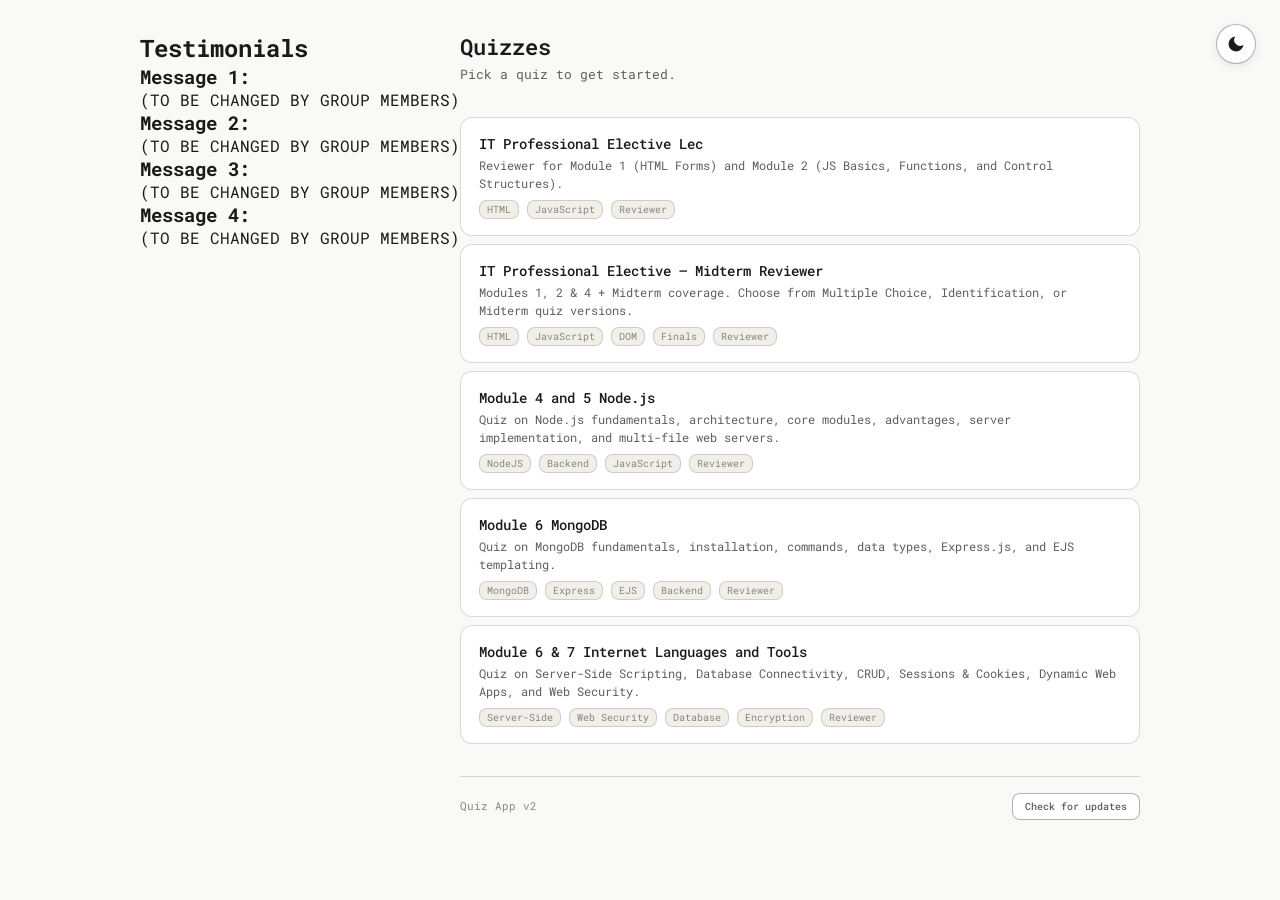
==== index.html @ a66e854b "alen bading" ====
<!DOCTYPE html>
<html lang="en">

<head>
    <meta charset="UTF-8">
    <meta name="viewport" content="width=device-width, initial-scale=1.0">
    <title>Quizzes</title>
    <meta name="description" content="Browse and take quizzes on various topics.">
    <link rel="stylesheet" href="global.css">
    <script src="theme.js"></script>
</head>

<body>
    <div class="testimonials" id="testimonial">
        <h2><i class="fa-solid fa-envelope"></i>Testimonials</h2>

        <div class="testimonial-grid">
            <div class="testimonal-card">
                <h3>Message 1: </h3>
                <p>(TO BE CHANGED BY GROUP MEMBERS)</p>
            </div>

            <div class="testimonal-card">
                <h3>Message 2: </h3>
                <p>(TO BE CHANGED BY GROUP MEMBERS)</p>
            </div>

            <div class="testimonal-card">
                <h3>Message 3: </h3>
                <p>(TO BE CHANGED BY GROUP MEMBERS)</p>
            </div>

            <div class="testimonal-card">
                <h3>Message 4: </h3>
                <p>(TO BE CHANGED BY GROUP MEMBERS)</p>
            </div>
        </div>
    </div>
























    <div class="root">
        <div id="app">
            <div class="idx-loading">Loading quizzes…</div>
        </div>
        <footer class="idx-footer">
            <span>Quiz App v2</span>
            <button id="update-btn" class="footer-update-btn">Check for updates</button>
        </footer>
    </div>
    <script>
        const app = document.getElementById('app');

        function escapeHtml(s) {
            if (typeof s !== 'string') return String(s ?? '');
            return s.replace(/&/g, '&amp;').replace(/</g, '&lt;')
                    .replace(/>/g, '&gt;').replace(/"/g, '&quot;');
        }

        async function init() {
            try {
                const res = await fetch('quizzes/index.json', { cache: 'no-store' });
                if (!res.ok) throw new Error(`HTTP ${res.status}`);
                const data = await res.json();
                renderIndex(data.quizzes || []);
            } catch (err) {
                app.innerHTML = `
                    <div class="idx-header">
                        <div class="idx-title">Quizzes</div>
                        <div class="idx-sub">Browse and take quizzes.</div>
                    </div>
                    <div class="idx-error">
                        Failed to load quiz index. Browsers might block local file access (file://) for security.<br>
                    </div>`;
            }
        }

        function renderIndex(quizzes) {
            if (quizzes.length === 0) {
                app.innerHTML = `
                    <div class="idx-header">
                        <div class="idx-title">Quizzes</div>
                        <div class="idx-sub">Browse and take quizzes.</div>
                    </div>
                    <div class="idx-empty">No quizzes found. Add one to <code>quizzes/</code> and update <code>quizzes/index.json</code>.</div>`;
                return;
            }

            const cards = quizzes.map(q => {
                const tags = (q.tags || []).map(t => `<span class="idx-tag">${escapeHtml(t)}</span>`).join('');
                return `<a class="idx-card" href="quiz.html#quiz=${encodeURIComponent(q.id)}">
                    <div class="idx-card-title">${escapeHtml(q.title)}</div>
                    <div class="idx-card-desc">${escapeHtml(q.description || '')}</div>
                    ${tags ? `<div class="idx-card-meta">${tags}</div>` : ''}
                </a>`;
            }).join('');

            app.innerHTML = `
                <div class="idx-header">
                    <div class="idx-title">Quizzes</div>
                    <div class="idx-sub">Pick a quiz to get started.</div>
                </div>
                <div class="idx-grid">${cards}</div>`;
        }

        init();

        // Service Worker registration & updates
        if ('serviceWorker' in navigator) {
            navigator.serviceWorker.register('./sw.js').then(reg => {
                const btn = document.getElementById('update-btn');
                if (!btn) return;

                function showUpdateBtn() {
                    btn.classList.add('update-available');
                    btn.textContent = 'Update available! Click to reload';
                    btn.disabled = false;
                }

                // If there's already a waiting worker, show the update button immediately
                if (reg.waiting) {
                    showUpdateBtn();
                }

                // Monitor for updates
                reg.addEventListener('updatefound', () => {
                    const newWorker = reg.installing;
                    newWorker.addEventListener('statechange', () => {
                        if (newWorker.state === 'installed') {
                            if (navigator.serviceWorker.controller) {
                                showUpdateBtn();
                            }
                        }
                    });
                });

                btn.addEventListener('click', () => {
                    if (btn.classList.contains('update-available')) {
                        window.location.reload();
                        return;
                    }

                    btn.disabled = true;
                    btn.textContent = 'Checking...';
                    
                    let updateFound = false;
                    const checkTimeout = setTimeout(() => {
                        if (!updateFound) {
                            btn.textContent = 'Up to date!';
                            setTimeout(() => {
                                btn.disabled = false;
                                btn.textContent = 'Check for updates';
                            }, 2000);
                        }
                    }, 1500);

                    reg.update().catch(() => {
                        btn.disabled = false;
                        btn.textContent = 'Error checking updates';
                    });
                });
            }).catch(() => {});
        }
    </script>
</body>

</html>
---- global.css ----
/* ==========================================================================
   GLOBAL.CSS — Shared design system for quiz-app
   ========================================================================== */

@import url('https://fonts.googleapis.com/css2?family=Roboto+Mono:ital,wght@0,100..700;1,100..700&display=swap');

/* ── Reset ── */
* {
    box-sizing: border-box;
    margin: 0;
    padding: 0
}

/* ── Design tokens ── */
:root {
    --color-bg-body: #f9f9f7;
    --color-background-primary: #ffffff;
    --color-background-secondary: #f1efe8;
    --color-background-success: #eaf3de;
    --color-background-danger: #fcebeb;
    --color-background-info: #e6f1fb;
    --color-background-warning: #faeeda;
    --color-text-primary: #1a1a19;
    --color-text-secondary: #5f5e5a;
    --color-text-tertiary: #888780;
    --color-text-success: #3b6d11;
    --color-text-danger: #a32d2d;
    --color-text-info: #185fa5;
    --color-text-warning: #854f0b;
    --color-border-tertiary: rgba(0, 0, 0, 0.15);
    --color-border-secondary: rgba(0, 0, 0, 0.3);
    --color-border-primary: rgba(0, 0, 0, 0.4);
    --color-border-success: #639922;
    --color-border-danger: #e24b4a;
    --color-border-info: #378add;
    --color-border-warning: #ba7517;
    --border-radius-md: 8px;
    --border-radius-lg: 12px;
}

@media (prefers-color-scheme: dark) {
    :root:not([data-theme="light"]) {
        --color-bg-body: #111110;
        --color-background-primary: #1e1e1c;
        --color-background-secondary: #2c2c2a;
        --color-background-success: #173404;
        --color-background-danger: #501313;
        --color-background-info: #042c53;
        --color-background-warning: #412402;
        --color-text-primary: #f1efe8;
        --color-text-secondary: #b4b2a9;
        --color-text-tertiary: #888780;
        --color-text-success: #c0dd97;
        --color-text-danger: #f09595;
        --color-text-info: #b5d4f4;
        --color-text-warning: #fac775;
        --color-border-tertiary: rgba(255, 255, 255, 0.15);
        --color-border-secondary: rgba(255, 255, 255, 0.3);
        --color-border-primary: rgba(255, 255, 255, 0.4);
        --color-border-success: #639922;
        --color-border-danger: #e24b4a;
        --color-border-info: #378add;
        --color-border-warning: #ba7517;
    }
}

:root[data-theme="dark"] {
    --color-bg-body: #111110;
    --color-background-primary: #1e1e1c;
    --color-background-secondary: #2c2c2a;
    --color-background-success: #173404;
    --color-background-danger: #501313;
    --color-background-info: #042c53;
    --color-background-warning: #412402;
    --color-text-primary: #f1efe8;
    --color-text-secondary: #b4b2a9;
    --color-text-tertiary: #888780;
    --color-text-success: #c0dd97;
    --color-text-danger: #f09595;
    --color-text-info: #b5d4f4;
    --color-text-warning: #fac775;
    --color-border-tertiary: rgba(255, 255, 255, 0.15);
    --color-border-secondary: rgba(255, 255, 255, 0.3);
    --color-border-primary: rgba(255, 255, 255, 0.4);
    --color-border-success: #639922;
    --color-border-danger: #e24b4a;
    --color-border-info: #378add;
    --color-border-warning: #ba7517;
}

/* ── Base ── */
body {
    font-family: 'Roboto Mono', ui-monospace, monospace;
    background: var(--color-bg-body);
    color: var(--color-text-primary);
    min-height: 100vh;
    display: flex;
    justify-content: center;
    padding: 2rem 1rem;
    position: relative
}

.root {
    width: 100%;
    max-width: 680px
}

/* ==========================================================================
   INDEX PAGE
   ========================================================================== */

.idx-header {
    margin-bottom: 2rem
}

.idx-title {
    font-size: 22px;
    font-weight: 600;
    color: var(--color-text-primary);
    margin-bottom: 4px
}

.idx-sub {
    font-size: 13px;
    color: var(--color-text-secondary);
    line-height: 1.5
}

.idx-grid {
    display: flex;
    flex-direction: column;
    gap: 8px
}

.idx-card {
    display: block;
    text-decoration: none;
    padding: 16px 18px;
    border: 0.5px solid var(--color-border-tertiary);
    border-radius: var(--border-radius-lg);
    background: var(--color-background-primary);
    cursor: pointer;
    transition: background 0.15s, border-color 0.15s, transform 0.1s;
}

.idx-card:hover {
    background: var(--color-background-secondary);
    border-color: var(--color-border-secondary);
    transform: translateY(-1px);
}

.idx-card-title {
    font-size: 14px;
    font-weight: 500;
    color: var(--color-text-primary);
    margin-bottom: 3px
}

.idx-card-desc {
    font-size: 12px;
    color: var(--color-text-secondary);
    line-height: 1.5;
    margin-bottom: 8px
}

.idx-card-meta {
    display: flex;
    gap: 8px;
    flex-wrap: wrap
}

.idx-tag {
    font-size: 10px;
    padding: 2px 7px;
    border-radius: var(--border-radius-md);
    background: var(--color-background-secondary);
    color: var(--color-text-tertiary);
    border: 0.5px solid var(--color-border-tertiary)
}

.idx-loading {
    text-align: center;
    padding: 3rem;
    color: var(--color-text-tertiary);
    font-size: 13px;
    animation: pulse 1.5s infinite ease-in-out;
}

@keyframes pulse {
    0%, 100% { opacity: 0.6; }
    50% { opacity: 1; }
}

.retry-load-btn {
    margin-top: 12px;
    padding: 8px 16px;
    border-radius: var(--border-radius-md);
    background: var(--color-text-primary);
    color: var(--color-background-primary);
    border: none;
    font-family: inherit;
    font-size: 13px;
    cursor: pointer;
    font-weight: 500;
    transition: opacity 0.15s;
}

.retry-load-btn:hover {
    opacity: 0.85;
}

.idx-error {
    padding: 12px;
    border-radius: var(--border-radius-md);
    background: var(--color-background-danger);
    color: var(--color-text-danger);
    border: 0.5px solid var(--color-border-danger);
    font-size: 13px
}

.idx-empty {
    text-align: center;
    padding: 3rem;
    color: var(--color-text-tertiary);
    font-size: 13px
}

.idx-footer {
    margin-top: 2rem;
    padding-top: 1rem;
    border-top: 0.5px solid var(--color-border-tertiary);
    font-size: 11px;
    color: var(--color-text-tertiary);
    line-height: 1.6;
    display: flex;
    justify-content: space-between;
    align-items: center;
    gap: 12px;
}

.idx-footer a {
    color: var(--color-text-secondary);
    text-decoration: none;
}

.idx-footer a:hover {
    text-decoration: underline;
}

.footer-update-btn {
    background: var(--color-background-primary);
    border: 0.5px solid var(--color-border-secondary);
    color: var(--color-text-secondary);
    padding: 6px 12px;
    border-radius: var(--border-radius-md);
    font-family: inherit;
    font-size: 10px;
    font-weight: 500;
    cursor: pointer;
    transition: background 0.15s, color 0.15s, border-color 0.15s;
}

.footer-update-btn:hover:not([disabled]) {
    background: var(--color-background-secondary);
    color: var(--color-text-primary);
    border-color: var(--color-border-primary);
}

.footer-update-btn:disabled {
    opacity: 0.6;
    cursor: not-allowed;
}

.footer-update-btn.update-available {
    background: var(--color-background-success);
    color: var(--color-text-success);
    border-color: var(--color-border-success);
    animation: footerPulse 2s infinite ease-in-out;
}

@keyframes footerPulse {
    0%, 100% { opacity: 1; }
    50% { opacity: 0.7; }
}

/* ==========================================================================
   QUIZ ENGINE
   ========================================================================== */

.qz {
    font-family: inherit;
    max-width: 680px;
    padding: 0.5rem 0
}

.quiz-back {
    display: inline-flex;
    align-items: center;
    gap: 4px;
    font-size: 12px;
    color: var(--color-text-secondary);
    text-decoration: none;
    margin-bottom: 1rem;
    padding: 4px 0;
    transition: color 0.15s;
}

.quiz-back:hover {
    color: var(--color-text-primary)
}

.setup-title {
    font-size: 18px;
    font-weight: 500;
    color: var(--color-text-primary);
    margin-bottom: 4px
}

.setup-sub {
    font-size: 13px;
    color: var(--color-text-secondary);
    margin-bottom: 1.25rem;
    line-height: 1.5
}

.mod-grid {
    display: grid;
    grid-template-columns: repeat(auto-fill, minmax(150px, 1fr));
    gap: 8px;
    margin-bottom: 1.25rem
}

.mod-tile {
    padding: 12px;
    border: 0.5px solid var(--color-border-secondary);
    border-radius: var(--border-radius-lg);
    cursor: pointer;
    transition: background 0.15s, border-color 0.15s;
    user-select: none;
    background: var(--color-background-primary)
}

.mod-tile.sel {
    border-color: var(--color-border-primary);
    background: var(--color-background-secondary)
}

.mod-tile:hover:not(.sel) {
    background: var(--color-background-secondary)
}

.mod-tile-name {
    font-size: 13px;
    font-weight: 500;
    color: var(--color-text-primary)
}

.mod-tile-meta {
    font-size: 11px;
    color: var(--color-text-secondary);
    margin-top: 2px
}

.version-grid {
    display: flex;
    flex-direction: column;
    gap: 6px;
    margin-bottom: 1.25rem
}

.version-tile {
    display: flex;
    align-items: center;
    gap: 12px;
    padding: 12px 14px;
    border: 0.5px solid var(--color-border-secondary);
    border-radius: var(--border-radius-lg);
    cursor: pointer;
    transition: background 0.15s, border-color 0.15s;
    user-select: none;
    background: var(--color-background-primary)
}

.version-tile.sel {
    border-color: var(--color-border-primary);
    background: var(--color-background-secondary)
}

.version-tile:hover:not(.sel) {
    background: var(--color-background-secondary)
}

.version-radio {
    width: 16px;
    height: 16px;
    min-width: 16px;
    border: 1.5px solid var(--color-text-secondary);
    border-radius: 50%;
    display: flex;
    align-items: center;
    justify-content: center;
    transition: border-color 0.15s
}

.version-tile.sel .version-radio {
    border-color: var(--color-text-primary)
}

.version-dot-fill {
    width: 8px;
    height: 8px;
    border-radius: 50%;
    background: var(--color-text-primary)
}

.version-info {
    flex: 1;
    min-width: 0
}

.version-label {
    font-size: 13px;
    font-weight: 500;
    color: var(--color-text-primary)
}

.version-count {
    font-size: 11px;
    color: var(--color-text-secondary);
    margin-top: 1px
}

.sel-row {
    display: flex;
    gap: 8px;
    margin-bottom: 1rem
}

.sel-link {
    font-size: 12px;
    color: var(--color-text-secondary);
    cursor: pointer;
    text-decoration: underline;
    background: none;
    border: none;
    padding: 0;
    font-family: inherit
}

.start-btn {
    width: 100%;
    padding: 11px;
    border-radius: var(--border-radius-md);
    background: var(--color-text-primary);
    color: var(--color-background-primary);
    font-size: 14px;
    font-weight: 500;
    cursor: pointer;
    border: none
}

.start-btn:hover {
    opacity: 0.85
}

.start-btn:disabled {
    opacity: 0.35;
    cursor: not-allowed
}

.prog-bar-track {
    height: 3px;
    background: var(--color-background-secondary);
    border-radius: 2px;
    margin-bottom: 1rem
}

.prog-bar-fill {
    height: 3px;
    width: 100%;
    border-radius: 2px;
    background: var(--color-text-primary);
    transform-origin: left;
    transition: transform 0.3s ease-out;
}

.q-header {
    display: flex;
    align-items: center;
    justify-content: space-between;
    margin-bottom: 1rem
}

.q-badge {
    font-size: 11px;
    color: var(--color-text-secondary);
    background: var(--color-background-secondary);
    padding: 3px 8px;
    border-radius: var(--border-radius-md);
    border: 0.5px solid var(--color-border-tertiary)
}

.q-score {
    font-size: 12px;
    color: var(--color-text-secondary)
}

.q-card {
    background: var(--color-background-primary);
    border: 0.5px solid var(--color-border-tertiary);
    border-radius: var(--border-radius-lg);
    padding: 1.25rem 1.5rem;
    margin-bottom: 1rem
}

.q-num {
    font-size: 11px;
    color: var(--color-text-tertiary);
    margin-bottom: 6px
}

.q-text {
    font-size: 14px;
    color: var(--color-text-primary);
    line-height: 1.65;
    white-space: pre-wrap
}

.tf-row {
    display: flex;
    gap: 8px;
    margin-top: 1rem
}

.tf-btn {
    flex: 1;
    padding: 9px;
    border: 0.5px solid var(--color-border-secondary);
    border-radius: var(--border-radius-md);
    background: transparent;
    color: var(--color-text-primary);
    font-size: 13px;
    font-weight: 500;
    cursor: pointer;
    transition: background 0.15s, border-color 0.15s;
    font-family: inherit
}

.tf-btn:hover:not([disabled]) {
    background: var(--color-background-secondary)
}

.tf-btn[disabled] {
    cursor: default
}

.tf-btn.got-it {
    background: var(--color-background-success);
    border-color: var(--color-border-success);
    color: var(--color-text-success)
}

.tf-btn.got-wrong {
    background: var(--color-background-danger);
    border-color: var(--color-border-danger);
    color: var(--color-text-danger)
}

.tf-btn.reveal-right {
    background: var(--color-background-success);
    border-color: var(--color-border-success);
    color: var(--color-text-success)
}

.mc-list {
    display: flex;
    flex-direction: column;
    gap: 6px;
    margin-top: 1rem
}

.mc-btn {
    width: 100%;
    padding: 9px 12px;
    text-align: left;
    border: 0.5px solid var(--color-border-secondary);
    border-radius: var(--border-radius-md);
    background: transparent;
    color: var(--color-text-primary);
    font-size: 13px;
    cursor: pointer;
    transition: background 0.15s, border-color 0.15s;
    font-family: inherit
}

.mc-btn:hover:not([disabled]) {
    background: var(--color-background-secondary)
}

.mc-btn[disabled] {
    cursor: default
}

.mc-btn.got-it {
    background: var(--color-background-success);
    border-color: var(--color-border-success);
    color: var(--color-text-success)
}

.mc-btn.got-wrong {
    background: var(--color-background-danger);
    border-color: var(--color-border-danger);
    color: var(--color-text-danger)
}

.mc-btn.reveal-right {
    background: var(--color-background-success);
    border-color: var(--color-border-success);
    color: var(--color-text-success)
}

.id-row {
    display: flex;
    flex-direction: column;
    gap: 8px;
    margin-top: 1rem
}

.id-btns {
    display: flex;
    gap: 8px
}

.id-input {
    width: 100%;
    padding: 9px 12px;
    border: 0.5px solid var(--color-border-secondary);
    border-radius: var(--border-radius-md);
    background: var(--color-background-primary);
    color: var(--color-text-primary);
    font-size: 16px;
    font-family: inherit
}

.id-input:focus {
    outline: none;
    border-color: var(--color-border-primary)
}

.id-input:disabled {
    opacity: 0.6
}

.id-sub {
    padding: 9px 16px;
    border: 0.5px solid var(--color-border-secondary);
    border-radius: var(--border-radius-md);
    background: transparent;
    color: var(--color-text-primary);
    font-size: 13px;
    font-weight: 500;
    cursor: pointer;
    white-space: nowrap;
    font-family: inherit
}

.id-sub:hover:not([disabled]) {
    background: var(--color-background-secondary)
}

.id-sub[disabled] {
    opacity: 0.4;
    cursor: default
}

.id-skip {
    padding: 9px 14px;
    border: 0.5px solid var(--color-border-secondary);
    border-radius: var(--border-radius-md);
    background: transparent;
    color: var(--color-text-secondary);
    font-size: 13px;
    cursor: pointer;
    white-space: nowrap;
    font-family: inherit
}

.id-skip:hover {
    background: var(--color-background-secondary)
}

.feedback {
    margin-top: 0.75rem;
    padding: 9px 12px;
    border-radius: var(--border-radius-md);
    font-size: 13px;
    line-height: 1.5
}

.feedback.ok {
    background: var(--color-background-success);
    color: var(--color-text-success);
    border: 0.5px solid var(--color-border-success)
}

.feedback.no {
    background: var(--color-background-danger);
    color: var(--color-text-danger);
    border: 0.5px solid var(--color-border-danger)
}

.feedback.skipped {
    background: var(--color-background-warning);
    color: var(--color-text-warning);
    border: 0.5px solid var(--color-border-warning)
}

.next-row {
    display: flex;
    justify-content: flex-end
}

.next-btn {
    padding: 9px 22px;
    border: none;
    border-radius: var(--border-radius-md);
    background: var(--color-text-primary);
    color: var(--color-background-primary);
    font-size: 13px;
    font-weight: 500;
    cursor: pointer;
    font-family: inherit
}

.next-btn:hover {
    opacity: 0.85
}

.res-big {
    font-size: 48px;
    font-weight: 500;
    color: var(--color-text-primary);
    line-height: 1;
    margin: 0.75rem 0 4px
}

.res-sub {
    font-size: 13px;
    color: var(--color-text-secondary);
    margin-bottom: 1.25rem
}

.stat-grid {
    display: grid;
    grid-template-columns: repeat(3, 1fr);
    gap: 8px;
    margin-bottom: 1.25rem
}

.stat-card {
    background: var(--color-background-secondary);
    border-radius: var(--border-radius-md);
    padding: 1rem
}

.stat-label {
    font-size: 11px;
    color: var(--color-text-secondary);
    margin-bottom: 4px
}

.stat-val {
    font-size: 22px;
    font-weight: 500;
    color: var(--color-text-primary)
}

.res-btns {
    display: flex;
    flex-direction: column;
    gap: 8px;
    margin-bottom: 1.5rem
}

.res-btn {
    padding: 10px;
    border-radius: var(--border-radius-md);
    font-size: 13px;
    font-weight: 500;
    cursor: pointer;
    font-family: inherit
}

.res-btn.primary {
    background: var(--color-text-primary);
    color: var(--color-background-primary);
    border: none
}

.res-btn.primary:hover {
    opacity: 0.85
}

.res-btn.secondary {
    background: transparent;
    color: var(--color-text-primary);
    border: 0.5px solid var(--color-border-secondary)
}

.res-btn.secondary:hover {
    background: var(--color-background-secondary)
}

.review-title {
    font-size: 14px;
    font-weight: 500;
    margin-bottom: 0.75rem;
    color: var(--color-text-primary)
}

.review-list {
    display: flex;
    flex-direction: column;
    gap: 6px
}

.rev-item {
    padding: 10px 12px;
    border-radius: var(--border-radius-md);
    border: 0.5px solid var(--color-border-tertiary);
    font-size: 12px;
    line-height: 1.55;
    background: var(--color-background-primary)
}

.rev-item.c {
    border-color: var(--color-border-success);
    background: var(--color-background-success);
}

.rev-item.w {
    border-color: var(--color-border-danger);
    background: var(--color-background-danger);
}

.rev-item.s {
    border-color: var(--color-border-warning);
    background: var(--color-background-warning);
}

.rev-q {
    color: var(--color-text-primary);
    margin-bottom: 3px
}

.rev-mod {
    font-size: 11px;
    color: var(--color-text-tertiary);
    margin-bottom: 3px
}

.rev-ans {
    color: var(--color-text-secondary)
}

.rev-ans strong {
    color: var(--color-text-primary);
    font-weight: 500
}

.shuffle-row {
    display: flex;
    align-items: center;
    gap: 8px;
    margin-bottom: 1rem
}

.shuffle-label {
    font-size: 12px;
    color: var(--color-text-secondary)
}

.section-label {
    font-size: 12px;
    font-weight: 500;
    color: var(--color-text-tertiary);
    text-transform: uppercase;
    letter-spacing: 0.5px;
    margin-bottom: 8px
}

/* ==========================================================================
   NEW STYLES — ENUMERATION & MATCHING QUESTIONS
   ========================================================================== */

/* ── Enumeration Styles ── */
.enum-info-bar {
    font-size: 12px;
    font-weight: bold;
    text-transform: uppercase;
    letter-spacing: 0.5px;
    padding: 10px 14px;
    border-radius: var(--border-radius-md);
    margin-top: 1rem;
    margin-bottom: 1.25rem;
    display: flex;
    align-items: center;
    width: 100%;
    font-family: inherit;
}
.enum-info-bar.ordered {
    background: rgba(186, 117, 23, 0.08);
    color: var(--color-text-warning);
    border: 0.5px solid rgba(186, 117, 23, 0.25);
}
.enum-info-bar.unordered {
    background: rgba(55, 138, 221, 0.08);
    color: var(--color-text-info);
    border: 0.5px solid rgba(55, 138, 221, 0.25);
}

.enum-list {
    display: flex;
    flex-direction: column;
    gap: 12px;
    margin-bottom: 1.5rem;
}

.enum-row {
    display: flex;
    align-items: center;
    gap: 12px;
}

.enum-num {
    font-size: 13px;
    font-weight: bold;
    color: var(--color-text-secondary);
    min-width: 24px;
    text-align: left;
    opacity: 0.8;
}

.enum-input {
    flex: 1;
    padding: 10px 14px;
    border: 0.5px solid var(--color-border-secondary);
    border-radius: var(--border-radius-md);
    background: var(--color-background-primary);
    color: var(--color-text-primary);
    font-size: 14px;
    font-family: inherit;
    transition: border-color 0.15s, box-shadow 0.15s;
}

.enum-input:focus {
    outline: none;
    border-color: var(--color-text-primary);
    box-shadow: 0 0 0 3px var(--color-border-tertiary);
}

.enum-btns {
    display: flex;
    gap: 8px;
    margin-top: 1rem;
}

.enum-sub {
    padding: 10px 20px;
    border: 0.5px solid var(--color-border-secondary);
    border-radius: var(--border-radius-md);
    background: var(--color-text-primary);
    color: var(--color-background-primary);
    font-size: 13px;
    font-weight: 500;
    cursor: pointer;
    font-family: inherit;
    border: none;
}

.enum-sub:hover {
    opacity: 0.9;
}

.enum-skip {
    padding: 10px 16px;
    border: 0.5px solid var(--color-border-secondary);
    border-radius: var(--border-radius-md);
    background: transparent;
    color: var(--color-text-secondary);
    font-size: 13px;
    cursor: pointer;
    font-family: inherit;
}

.enum-skip:hover {
    background: var(--color-background-secondary);
}

.enum-row-display {
    padding: 12px 16px;
    border-radius: var(--border-radius-md);
    border: 0.5px solid var(--color-border-tertiary);
    background: var(--color-background-primary);
    display: flex;
    flex-direction: column;
    gap: 6px;
    margin-bottom: 4px;
    transition: border 0.15s, background 0.15s;
}

.enum-row-display.got-it {
    background: var(--color-background-success);
    border-color: var(--color-border-success);
    color: var(--color-text-success);
}

.enum-row-display.got-wrong {
    background: var(--color-background-danger);
    border-color: var(--color-border-danger);
    color: var(--color-text-danger);
}

.enum-row-display.skipped-input {
    background: var(--color-background-secondary);
    border-color: var(--color-border-tertiary);
    opacity: 0.8;
}

.enum-row-header {
    display: flex;
    align-items: center;
    justify-content: space-between;
    width: 100%;
}

.enum-num-badge {
    font-size: 11px;
    font-weight: bold;
    opacity: 0.65;
    margin-right: 8px;
}

.enum-user-val {
    flex: 1;
    font-size: 13px;
}

.enum-status-badge {
    font-weight: bold;
    font-size: 14px;
    margin-left: 8px;
}

.enum-correction {
    font-size: 12px;
    margin-top: 4px;
    opacity: 0.9;
    border-top: 0.5px solid rgba(0, 0, 0, 0.08);
    padding-top: 6px;
}
@media (prefers-color-scheme: dark) {
    .enum-correction {
        border-top-color: rgba(255, 255, 255, 0.08);
    }
}

.enum-missing-card {
    background: rgba(186, 117, 23, 0.08);
    border: 0.5px solid var(--color-border-warning);
    color: var(--color-text-warning);
    border-radius: var(--border-radius-md);
    padding: 12px 16px;
    margin-top: 16px;
    font-size: 13px;
}

.enum-missing-title {
    font-weight: bold;
    margin-bottom: 8px;
}

.enum-missing-list {
    display: flex;
    flex-wrap: wrap;
    gap: 6px;
}

.enum-missing-item {
    font-weight: bold;
    background: rgba(186, 117, 23, 0.08);
    border: 0.5px solid rgba(186, 117, 23, 0.2);
    padding: 4px 10px;
    border-radius: 4px;
}

/* ── Matching Styles ── */
.match-instructions {
    font-size: 12px;
    color: var(--color-text-secondary);
    margin-bottom: 16px;
    line-height: 1.6;
}

.match-board {
    display: flex;
    gap: 20px;
    margin-bottom: 1.5rem;
}

@media (max-width: 580px) {
    .match-board {
        flex-direction: column;
        gap: 24px;
    }
}

.match-col-left,
.match-col-right {
    flex: 1;
    display: flex;
    flex-direction: column;
    gap: 10px;
}

.match-col-title {
    font-size: 11px;
    font-weight: bold;
    text-transform: uppercase;
    color: var(--color-text-tertiary);
    letter-spacing: 0.5px;
    margin-bottom: 6px;
    border-bottom: 0.5px solid var(--color-border-tertiary);
    padding-bottom: 6px;
}

.match-left-item {
    padding: 14px 16px;
    border: 0.5px solid var(--color-border-secondary);
    border-radius: var(--border-radius-md);
    background: var(--color-background-primary);
    cursor: pointer;
    transition: background 0.15s, border-color 0.15s, box-shadow 0.15s, transform 0.1s;
    display: flex;
    flex-direction: column;
    gap: 8px;
    user-select: none;
}

.match-left-item:hover {
    background: var(--color-background-secondary);
    transform: translateY(-1px);
}

.match-left-item.active {
    border-color: var(--color-border-info);
    box-shadow: 0 0 0 3px var(--color-border-info);
    background: var(--color-background-info);
}

.match-left-item.matched {
    background: var(--color-background-primary);
    border-color: var(--color-border-tertiary);
}

.match-left-prompt {
    font-size: 13px;
    font-weight: bold;
    color: var(--color-text-primary);
}

.match-left-slot {
    font-size: 12px;
    min-height: 36px;
    display: flex;
    align-items: center;
    border-radius: 4px;
    border: 0.5px dashed var(--color-border-tertiary);
    padding: 6px 12px;
    background: rgba(0, 0, 0, 0.01);
}
@media (prefers-color-scheme: dark) {
    .match-left-slot {
        background: rgba(255, 255, 255, 0.01);
    }
}

.match-slot-placeholder {
    color: var(--color-text-tertiary);
    font-style: italic;
}

.match-docked-val {
    color: var(--color-text-primary);
    font-weight: bold;
    display: inline-flex;
    align-items: center;
    justify-content: space-between;
    width: 100%;
}

.match-clear-btn {
    background: var(--color-background-secondary);
    color: var(--color-text-secondary);
    border: 0.5px solid var(--color-border-tertiary);
    border-radius: 50%;
    width: 20px;
    height: 20px;
    display: inline-flex;
    align-items: center;
    justify-content: center;
    font-size: 12px;
    font-weight: bold;
    cursor: pointer;
    margin-left: 6px;
    padding: 0;
    line-height: 1;
}

.match-clear-btn:hover {
    color: var(--color-text-danger);
    background: var(--color-background-danger);
    border-color: var(--color-border-danger);
}

.match-right-item {
    padding: 12px 16px;
    border: 0.5px solid var(--color-border-secondary);
    border-radius: var(--border-radius-md);
    background: var(--color-background-primary);
    color: var(--color-text-primary);
    font-size: 13px;
    font-weight: bold;
    cursor: pointer;
    text-align: center;
    transition: background 0.15s, border-color 0.15s, opacity 0.15s, transform 0.1s;
    font-family: inherit;
    min-height: 54px;
    display: flex;
    align-items: center;
    justify-content: center;
}

.match-right-item:hover:not([disabled]) {
    background: var(--color-background-secondary);
    transform: translateY(-1px);
}

.match-right-item.used {
    opacity: 0.3;
    background: var(--color-background-secondary);
    border-style: dashed;
    cursor: not-allowed;
    transform: none !important;
}

.match-btns {
    display: flex;
    gap: 8px;
    margin-top: 1rem;
}

.match-sub {
    padding: 10px 20px;
    border: none;
    border-radius: var(--border-radius-md);
    background: var(--color-text-primary);
    color: var(--color-background-primary);
    font-size: 13px;
    font-weight: 500;
    cursor: pointer;
    font-family: inherit;
}

.match-sub:hover:not([disabled]) {
    opacity: 0.9;
}

.match-sub:disabled {
    opacity: 0.35;
    cursor: not-allowed;
}

.match-skip {
    padding: 10px 16px;
    border: 0.5px solid var(--color-border-secondary);
    border-radius: var(--border-radius-md);
    background: transparent;
    color: var(--color-text-secondary);
    font-size: 13px;
    cursor: pointer;
    font-family: inherit;
}

.match-skip:hover {
    background: var(--color-background-secondary);
}

/* Graded match results */
.match-results-list {
    display: flex;
    flex-direction: column;
    gap: 8px;
}

.match-result-row {
    padding: 12px 16px;
    border-radius: var(--border-radius-md);
    border: 0.5px solid var(--color-border-tertiary);
    background: var(--color-background-primary);
    display: flex;
    flex-direction: column;
    gap: 6px;
    margin-bottom: 4px;
}

.match-result-row.got-it {
    background: var(--color-background-success);
    border-color: var(--color-border-success);
    color: var(--color-text-success);
}

.match-result-row.got-wrong {
    background: var(--color-background-danger);
    border-color: var(--color-border-danger);
    color: var(--color-text-danger);
}

.match-result-row.skipped-input {
    background: var(--color-background-secondary);
    border-color: var(--color-border-tertiary);
    opacity: 0.8;
}

.match-res-header {
    display: flex;
    align-items: center;
    gap: 8px;
    font-size: 13px;
    width: 100%;
}

.match-res-prompt {
    font-weight: bold;
}

.match-res-arrow {
    opacity: 0.5;
}

.match-res-val {
    flex: 1;
}

.match-res-badge {
    font-weight: bold;
    font-size: 14px;
}

.match-correct-reveal {
    font-size: 12px;
    margin-top: 4px;
    opacity: 0.9;
    border-top: 0.5px solid rgba(0, 0, 0, 0.08);
    padding-top: 6px;
}

@media (prefers-color-scheme: dark) {
    .match-correct-reveal {
        border-top-color: rgba(255, 255, 255, 0.08);
    }
}

/* ── Additional Phase 5 & 6 Helper Styles ── */
.q-no-answer-warning {
    background: var(--color-background-warning);
    color: var(--color-text-warning);
    border: 0.5px solid var(--color-border-warning);
    margin-top: 1rem;
    padding: 9px 12px;
    border-radius: var(--border-radius-md);
    font-size: 13px;
    line-height: 1.5;
}

.q-remaining-badge {
    font-size: 11px;
    font-weight: bold;
    color: var(--color-text-warning);
    background: rgba(186, 117, 23, 0.08);
    padding: 2px 6px;
    border-radius: 4px;
    border: 0.5px solid rgba(186, 117, 23, 0.2);
    margin-left: 4px;
}

/* ── Manual Dark Theme Overrides for Components ── */
:root[data-theme="dark"] .enum-correction {
    border-top-color: rgba(255, 255, 255, 0.08);
}
:root[data-theme="dark"] .match-left-slot {
    background: rgba(255, 255, 255, 0.01);
}
:root[data-theme="dark"] .match-correct-reveal {
    border-top-color: rgba(255, 255, 255, 0.08);
}

/* ── Theme Switcher Button ── */
.theme-toggle {
    position: absolute;
    top: 1.5rem;
    right: 1.5rem;
    background: var(--color-background-primary);
    border: 0.5px solid var(--color-border-secondary);
    color: var(--color-text-primary);
    border-radius: 50%;
    width: 40px;
    height: 40px;
    display: flex;
    align-items: center;
    justify-content: center;
    cursor: pointer;
    box-shadow: 0 2px 8px rgba(0, 0, 0, 0.08);
    transition: background 0.15s, transform 0.15s, border-color 0.15s;
    z-index: 1000;
    padding: 0;
}

.theme-toggle:hover {
    background: var(--color-background-secondary);
    transform: scale(1.05);
}

.theme-toggle svg {
    width: 20px;
    height: 20px;
    fill: currentColor;
}

@media (max-width: 768px) {
    .theme-toggle {
        top: 1rem;
        right: 1rem;
        width: 36px;
        height: 36px;
    }
    .theme-toggle svg {
        width: 18px;
        height: 18px;
    }
}

/* ==========================================================================
   LMS QUIZ MODE
   ========================================================================== */

/* ── Collapsible Question Navigator Panel ── */
.lms-nav-panel {
    margin-top: 1rem;
    border: 0.5px solid var(--color-border-tertiary);
    border-radius: var(--border-radius-lg);
    background: var(--color-background-primary);
    overflow: hidden;
}

.lms-nav-toggle {
    width: 100%;
    display: flex;
    align-items: center;
    justify-content: space-between;
    padding: 10px 14px;
    background: none;
    border: none;
    cursor: pointer;
    font-family: inherit;
    font-size: 12px;
    font-weight: 500;
    color: var(--color-text-secondary);
    transition: background 0.15s;
}

.lms-nav-toggle:hover {
    background: var(--color-background-secondary);
}

.lms-nav-chevron {
    font-size: 10px;
    transition: transform 0.2s;
}

.lms-nav-chevron.open {
    transform: rotate(180deg);
}

/* ── Question Navigator Grid ── */
.lms-nav {
    display: flex;
    flex-wrap: wrap;
    gap: 6px;
    padding: 0 14px;
    opacity: 0;
    visibility: hidden;
    max-height: 0;
    transition: opacity 0.2s ease, visibility 0.2s ease;
}

.lms-nav.open {
    opacity: 1;
    visibility: visible;
    max-height: none;
    padding: 0 14px 12px;
}

.lms-nav-item {
    width: 34px;
    height: 34px;
    display: flex;
    align-items: center;
    justify-content: center;
    border-radius: var(--border-radius-md);
    border: 0.5px solid var(--color-border-secondary);
    background: transparent;
    color: var(--color-text-secondary);
    font-size: 12px;
    font-weight: 500;
    cursor: pointer;
    transition: background 0.15s, border-color 0.15s, color 0.15s, transform 0.1s;
    font-family: inherit;
    padding: 0;
}

.lms-nav-item:hover {
    background: var(--color-background-secondary);
    transform: translateY(-1px);
}

.lms-nav-item.answered {
    background: var(--color-background-secondary);
    border-color: var(--color-border-primary);
    color: var(--color-text-primary);
    font-weight: 600;
}

.lms-nav-item.active {
    background: var(--color-text-primary);
    color: var(--color-background-primary);
    border-color: var(--color-text-primary);
    font-weight: 600;
}

.lms-nav-item.active.answered {
    background: var(--color-text-primary);
    color: var(--color-background-primary);
    border-color: var(--color-text-primary);
}

/* ── LMS Controls (Prev/Next + Complete) ── */
.lms-controls {
    display: flex;
    justify-content: space-between;
    align-items: center;
    gap: 8px;
}

.lms-prev-btn,
.lms-next-btn {
    padding: 9px 18px;
    border: 0.5px solid var(--color-border-secondary);
    border-radius: var(--border-radius-md);
    background: transparent;
    color: var(--color-text-primary);
    font-size: 13px;
    font-weight: 500;
    cursor: pointer;
    font-family: inherit;
    transition: background 0.15s, opacity 0.15s;
}

.lms-prev-btn:hover:not([disabled]),
.lms-next-btn:hover:not([disabled]) {
    background: var(--color-background-secondary);
}

.lms-prev-btn:disabled,
.lms-next-btn:disabled {
    opacity: 0.3;
    cursor: not-allowed;
}

.lms-complete-btn {
    padding: 9px 20px;
    border: none;
    border-radius: var(--border-radius-md);
    background: var(--color-text-primary);
    color: var(--color-background-primary);
    font-size: 13px;
    font-weight: 500;
    cursor: pointer;
    font-family: inherit;
    transition: opacity 0.15s;
}

.lms-complete-btn:hover {
    opacity: 0.85;
}

.lms-answered-count {
    font-size: 12px;
    color: var(--color-text-secondary);
    text-align: center;
    margin-bottom: 0.75rem;
}

/* ── LMS Review Screen ── */
.lms-review-header {
    font-size: 18px;
    font-weight: 500;
    color: var(--color-text-primary);
    margin-bottom: 4px;
}

.lms-review-sub {
    font-size: 13px;
    color: var(--color-text-secondary);
    margin-bottom: 1.25rem;
    line-height: 1.5;
}

.lms-review-list {
    display: flex;
    flex-direction: column;
    gap: 6px;
    margin-bottom: 1.25rem;
}

.lms-review-item {
    display: flex;
    align-items: flex-start;
    gap: 12px;
    padding: 10px 14px;
    border: 0.5px solid var(--color-border-tertiary);
    border-radius: var(--border-radius-md);
    background: var(--color-background-primary);
    font-size: 12px;
    line-height: 1.55;
    transition: background 0.15s;
}

.lms-review-item:hover {
    background: var(--color-background-secondary);
}

.lms-review-item.blank {
    border-color: var(--color-border-warning);
    background: var(--color-background-warning);
}

.lms-review-item.filled {
    border-color: var(--color-border-tertiary);
}

@media (max-width: 600px) {
    .lms-nav-item {
        width: 40px;
        height: 40px;
        font-size: 13px;
    }
}

.lms-review-num {
    font-size: 11px;
    font-weight: 600;
    color: var(--color-text-tertiary);
    min-width: 28px;
    padding-top: 1px;
}

.lms-review-body {
    flex: 1;
    min-width: 0;
}

.lms-review-q {
    color: var(--color-text-primary);
    margin-bottom: 3px;
    display: -webkit-box;
    -webkit-line-clamp: 2;
    -webkit-box-orient: vertical;
    overflow: hidden;
}

.lms-review-answer {
    color: var(--color-text-secondary);
}

.lms-review-answer strong {
    color: var(--color-text-primary);
    font-weight: 500;
}

.lms-review-answer .blank-label {
    color: var(--color-text-warning);
    font-style: italic;
}

.lms-review-goto {
    font-size: 11px;
    color: var(--color-text-secondary);
    background: none;
    border: 0.5px solid var(--color-border-tertiary);
    border-radius: var(--border-radius-md);
    padding: 5px 10px;
    cursor: pointer;
    font-family: inherit;
    white-space: nowrap;
    align-self: center;
    transition: background 0.15s, color 0.15s;
}

.lms-review-goto:hover {
    background: var(--color-background-secondary);
    color: var(--color-text-primary);
}

.lms-submit-row {
    display: flex;
    flex-direction: column;
    gap: 8px;
    margin-bottom: 1rem;
}

.lms-submit-btn {
    width: 100%;
    padding: 11px;
    border-radius: var(--border-radius-md);
    background: var(--color-text-primary);
    color: var(--color-background-primary);
    font-size: 14px;
    font-weight: 500;
    cursor: pointer;
    border: none;
    font-family: inherit;
    transition: opacity 0.15s;
}

.lms-submit-btn:hover {
    opacity: 0.85;
}

.lms-back-btn {
    width: 100%;
    padding: 10px;
    border-radius: var(--border-radius-md);
    background: transparent;
    color: var(--color-text-primary);
    border: 0.5px solid var(--color-border-secondary);
    font-size: 13px;
    font-weight: 500;
    cursor: pointer;
    font-family: inherit;
    transition: background 0.15s;
}

.lms-back-btn:hover {
    background: var(--color-background-secondary);
}

.lms-warning-bar {
    background: var(--color-background-warning);
    color: var(--color-text-warning);
    border: 0.5px solid var(--color-border-warning);
    padding: 9px 12px;
    border-radius: var(--border-radius-md);
    font-size: 12px;
    line-height: 1.5;
    margin-bottom: 1rem;
}
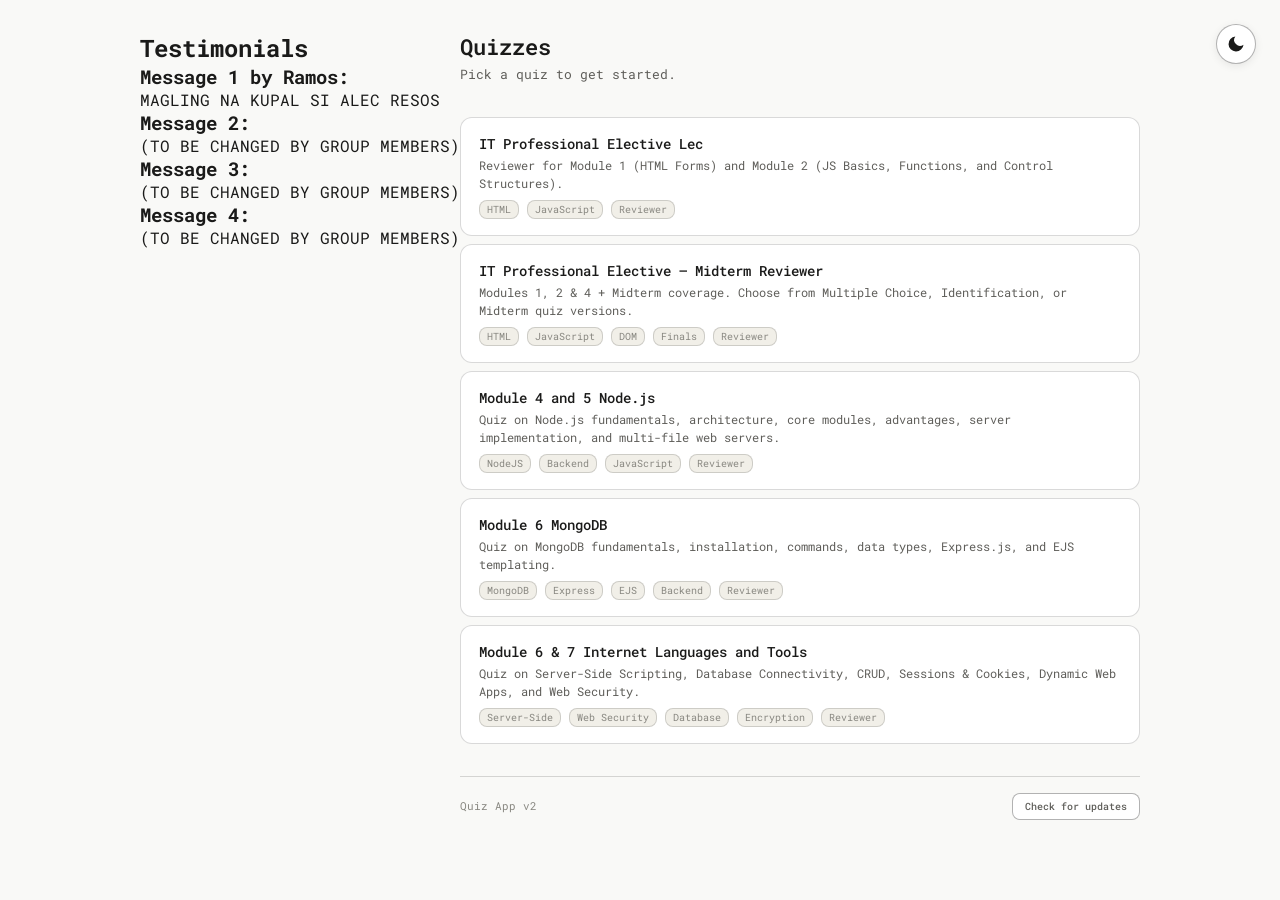
==== commit aae4456a: "Modify index and add testimonial" ====
--- a/index.html
+++ b/index.html
@@ -16,8 +16,8 @@
 
         <div class="testimonial-grid">
             <div class="testimonal-card">
-                <h3>Message 1: </h3>
-                <p>(TO BE CHANGED BY GROUP MEMBERS)</p>
+                <h3>Message 1 by Ramos: </h3>
+                <p>MAGLING NA KUPAL SI ALEC RESOS</p>
             </div>
 
             <div class="testimonal-card">
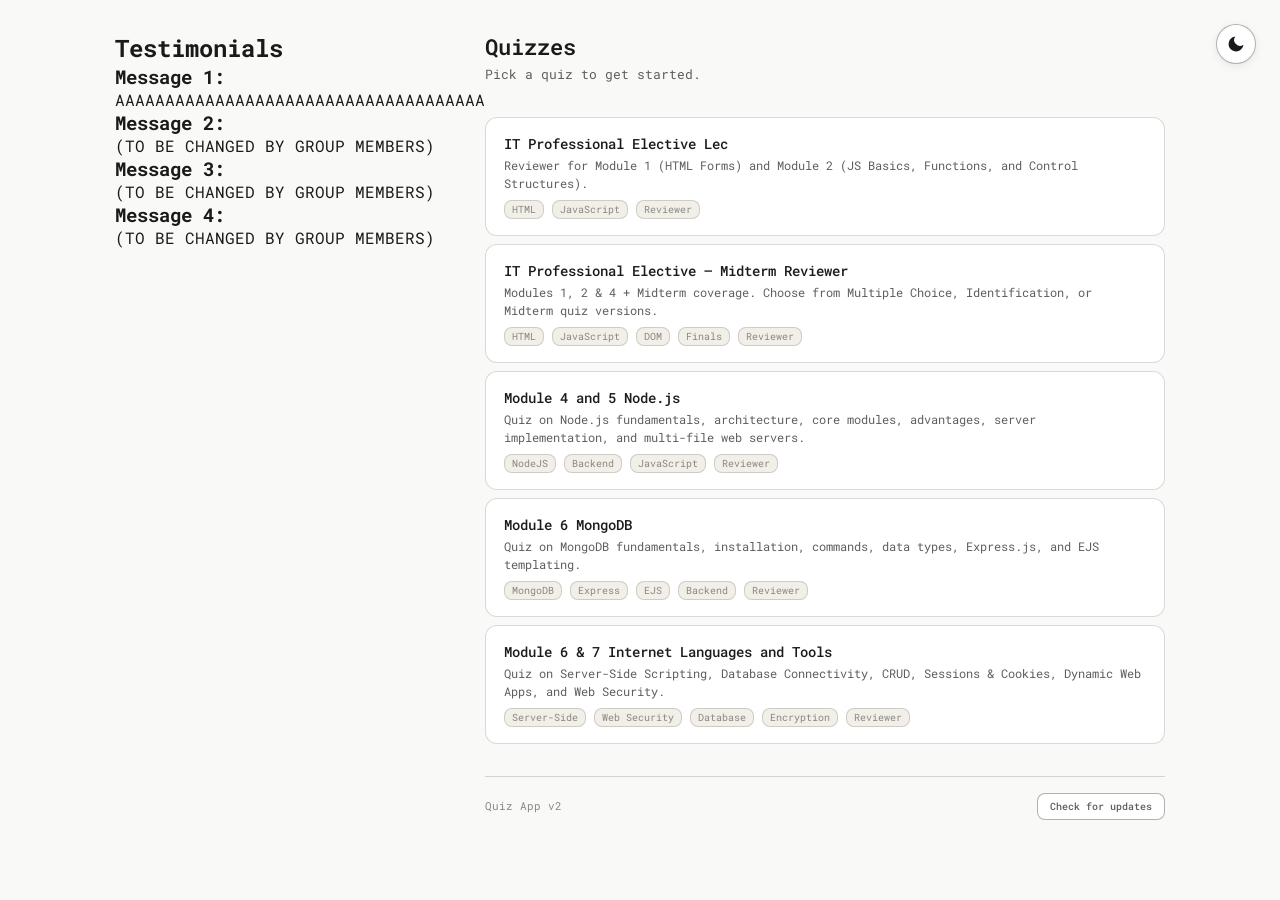
==== commit 64cd1199: "test merge" ====
--- a/index.html
+++ b/index.html
@@ -16,8 +16,8 @@
 
         <div class="testimonial-grid">
             <div class="testimonal-card">
-                <h3>Message 1 by Ramos: </h3>
-                <p>MAGLING NA KUPAL SI ALEC RESOS</p>
+                <h3>Message 1: </h3>
+                <p>AAAAAAAAAAAAAAAAAAAAAAAAAAAAAAAAAAAAA</p>
             </div>
 
             <div class="testimonal-card">
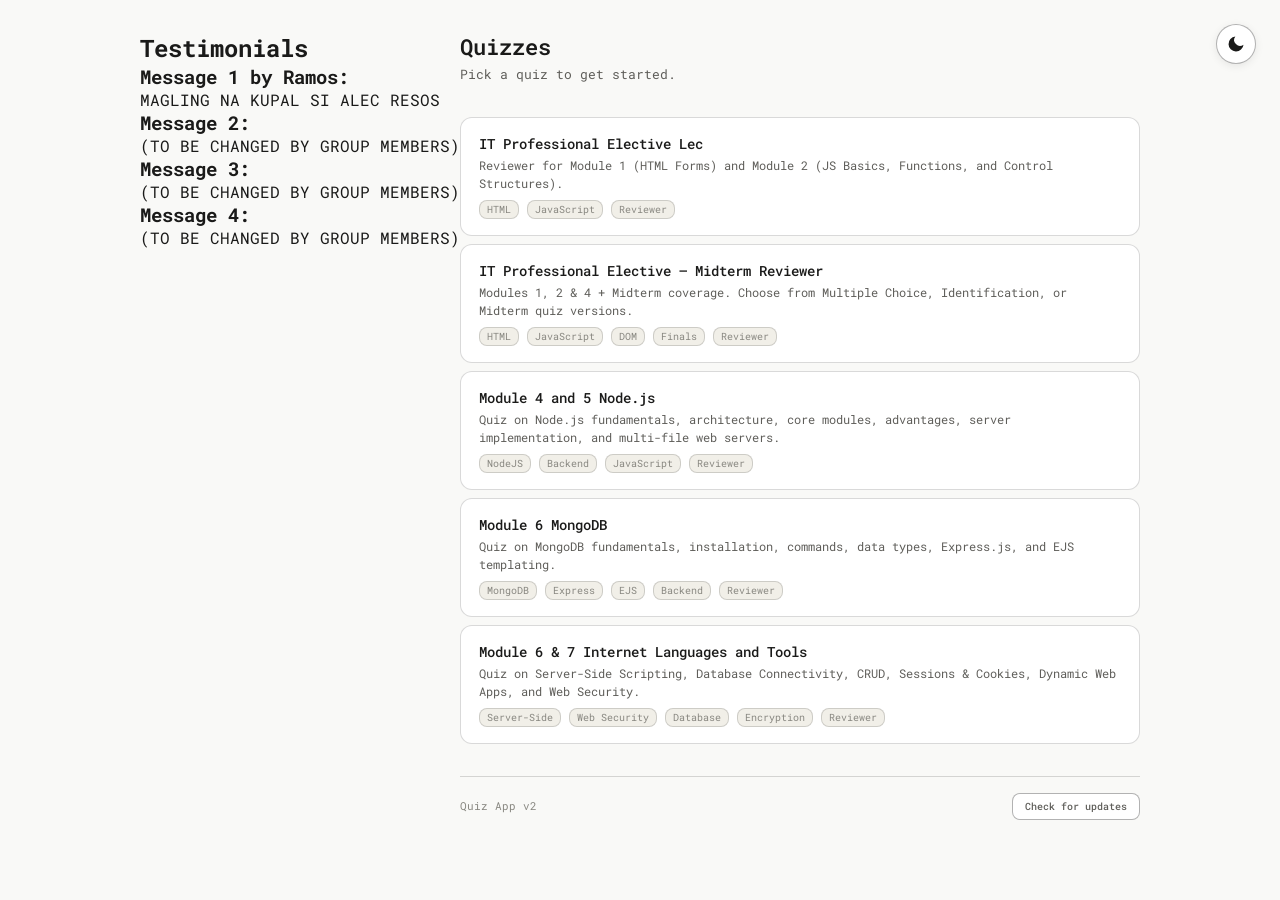
==== commit 57fe54bc: "Merge pull request #1 from theronvspr/feat-Ramos Modify index and add testimonial" ====
--- a/index.html
+++ b/index.html
@@ -16,8 +16,8 @@
 
         <div class="testimonial-grid">
             <div class="testimonal-card">
-                <h3>Message 1: </h3>
-                <p>AAAAAAAAAAAAAAAAAAAAAAAAAAAAAAAAAAAAA</p>
+                <h3>Message 1 by Ramos: </h3>
+                <p>MAGLING NA KUPAL SI ALEC RESOS</p>
             </div>
 
             <div class="testimonal-card">
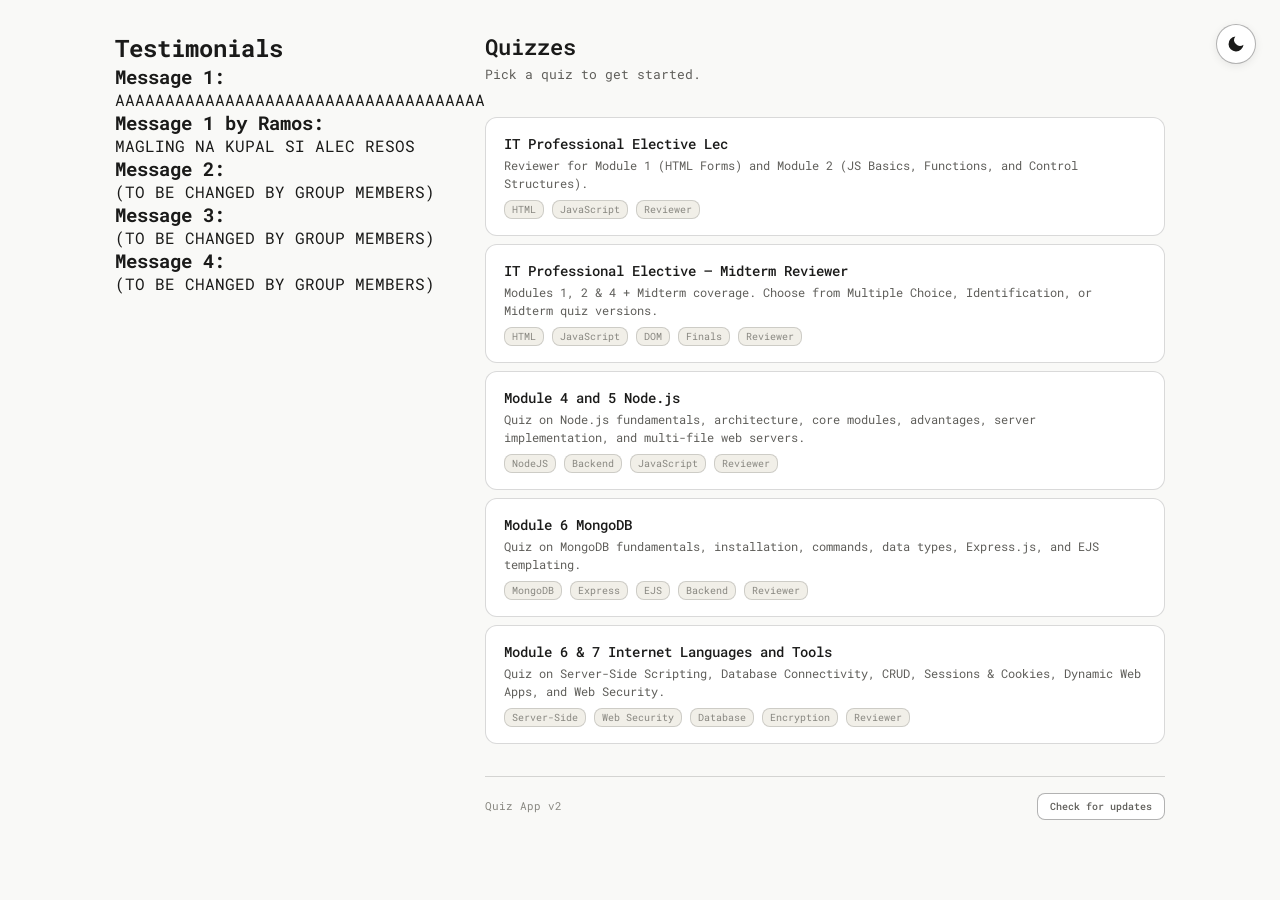
==== commit 47594776: "Merge branch 'main' into dev-len1" ====
--- a/index.html
+++ b/index.html
@@ -16,6 +16,9 @@
 
         <div class="testimonial-grid">
             <div class="testimonal-card">
+                <h3>Message 1: </h3>
+                <p>AAAAAAAAAAAAAAAAAAAAAAAAAAAAAAAAAAAAA</p>
+              
                 <h3>Message 1 by Ramos: </h3>
                 <p>MAGLING NA KUPAL SI ALEC RESOS</p>
             </div>
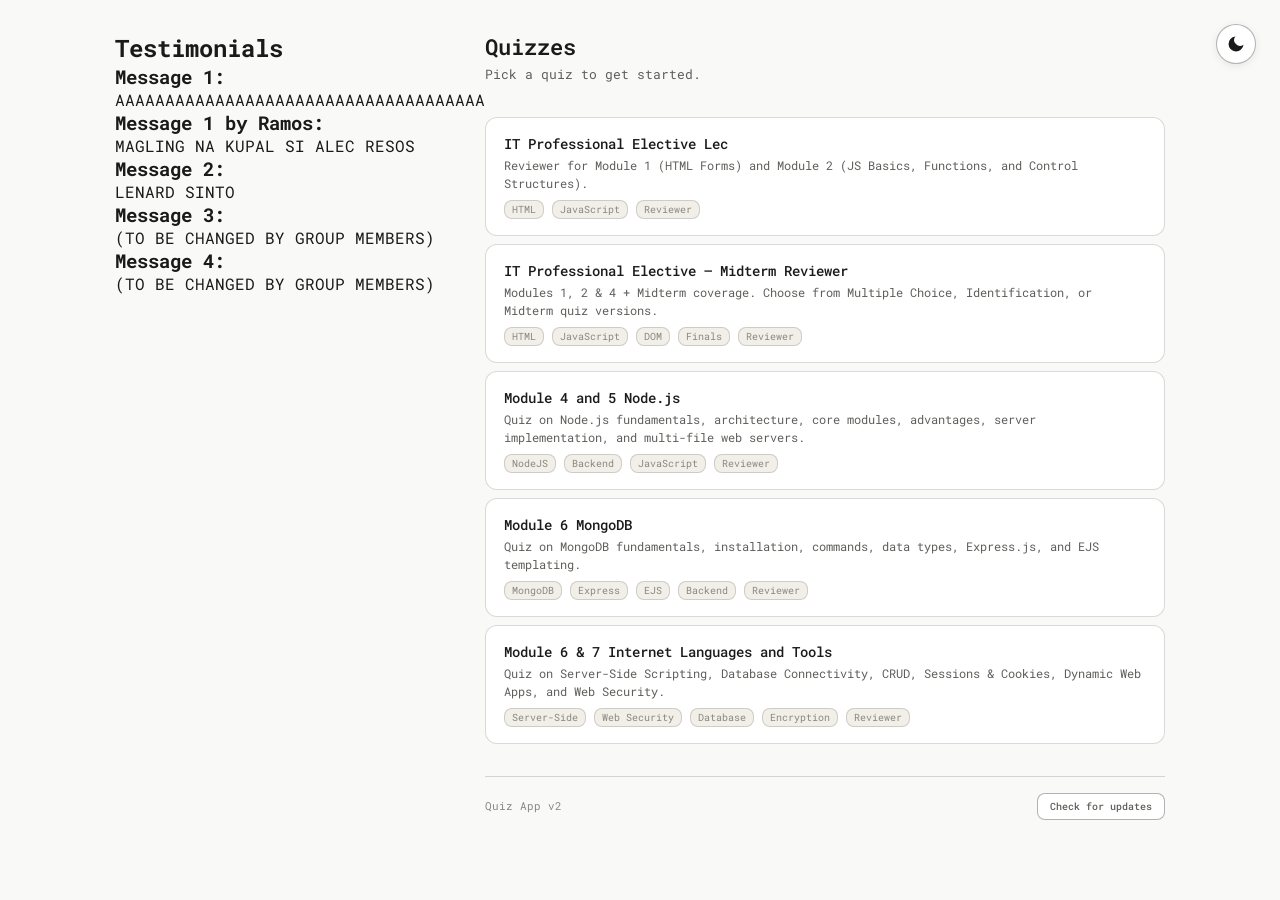
==== commit 2141d0c2: "lenard sinto" ====
--- a/index.html
+++ b/index.html
@@ -25,7 +25,7 @@
 
             <div class="testimonal-card">
                 <h3>Message 2: </h3>
-                <p>(TO BE CHANGED BY GROUP MEMBERS)</p>
+                <p>LENARD SINTO</p>
             </div>
 
             <div class="testimonal-card">
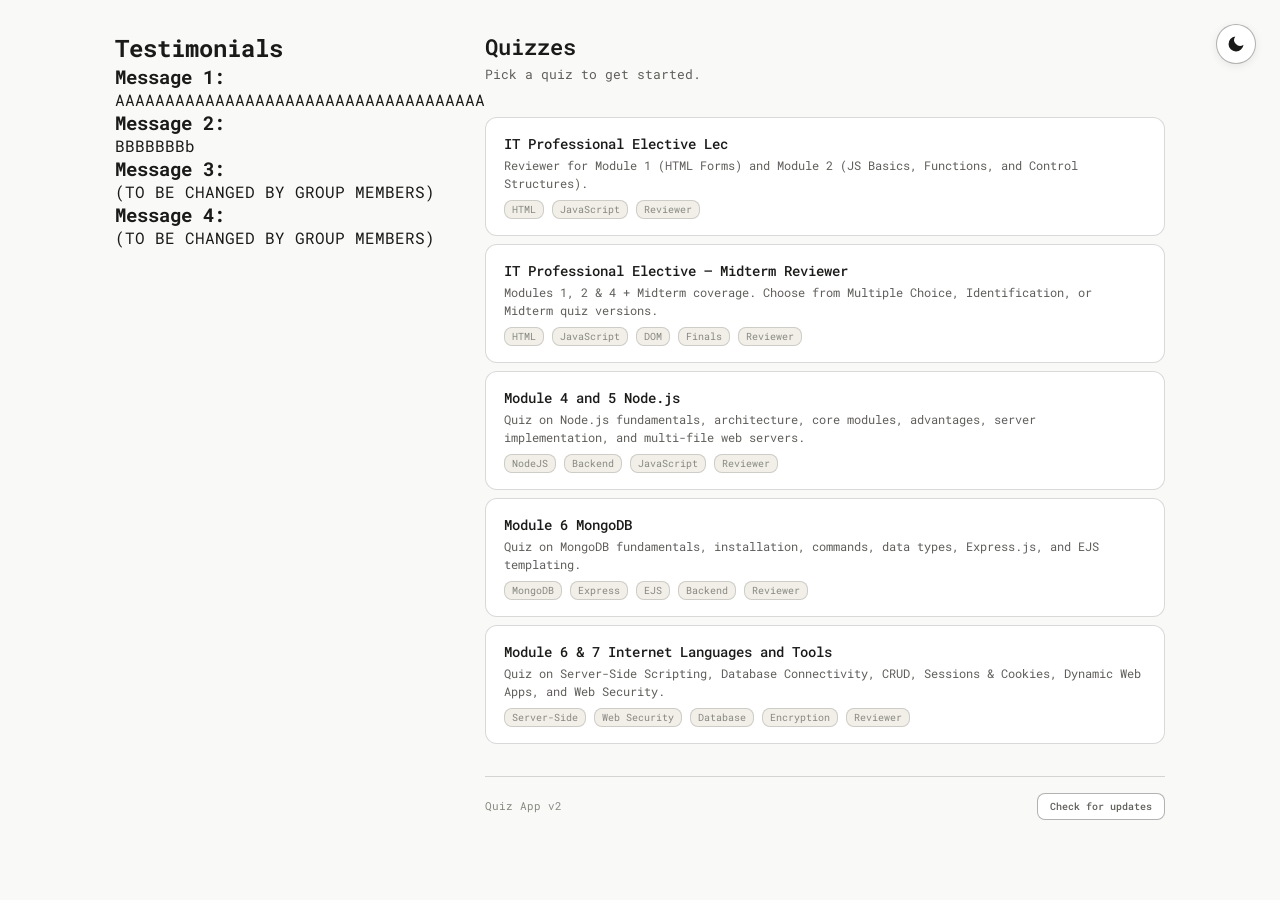
==== commit e791a0d8: "1" ====
--- a/index.html
+++ b/index.html
@@ -18,14 +18,11 @@
             <div class="testimonal-card">
                 <h3>Message 1: </h3>
                 <p>AAAAAAAAAAAAAAAAAAAAAAAAAAAAAAAAAAAAA</p>
-              
-                <h3>Message 1 by Ramos: </h3>
-                <p>MAGLING NA KUPAL SI ALEC RESOS</p>
             </div>
 
             <div class="testimonal-card">
                 <h3>Message 2: </h3>
-                <p>LENARD SINTO</p>
+                <p>BBBBBBBb</p>
             </div>
 
             <div class="testimonal-card">
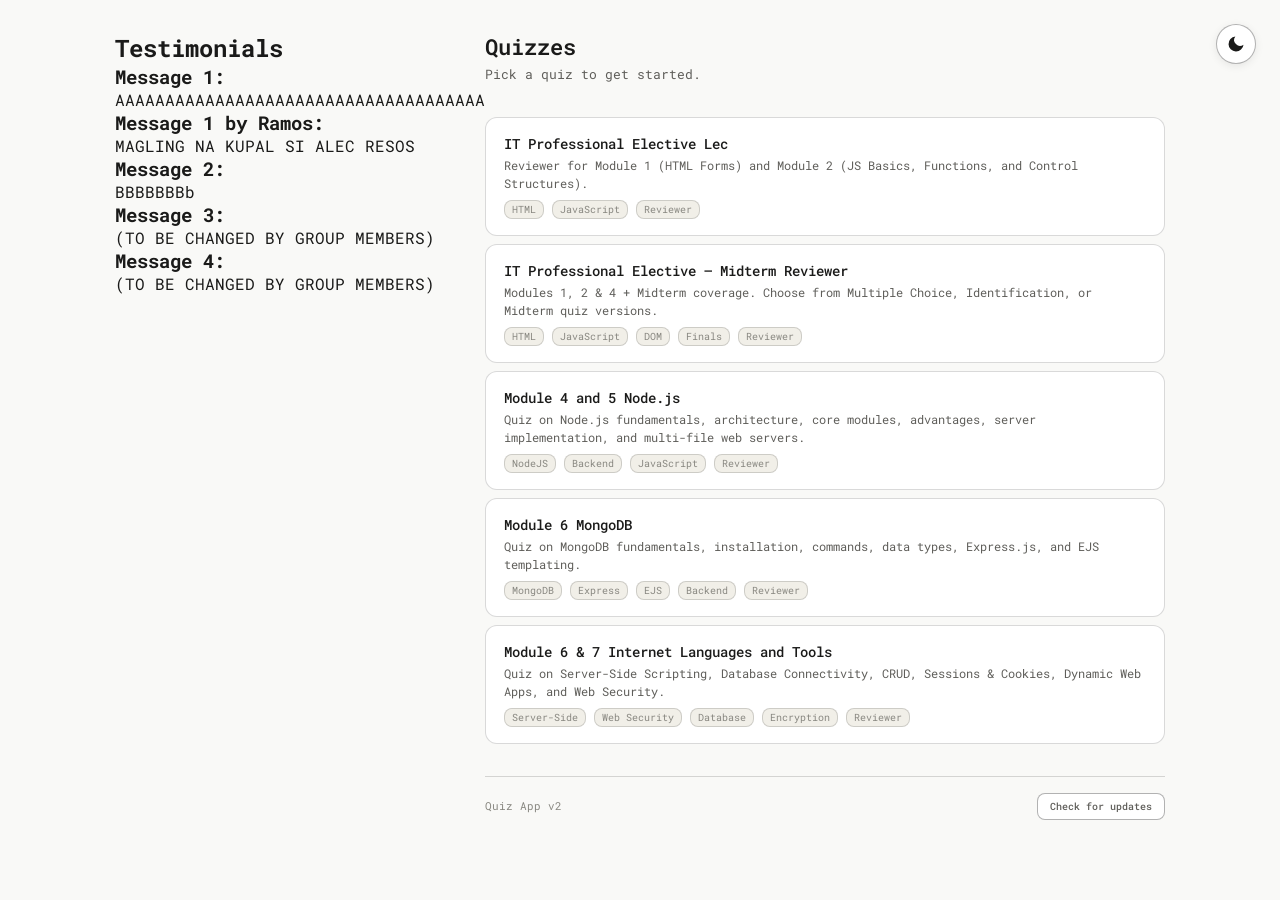
==== commit d528767e: "Merge pull request #3 from theronvspr/aa 1" ====
--- a/index.html
+++ b/index.html
@@ -18,6 +18,9 @@
             <div class="testimonal-card">
                 <h3>Message 1: </h3>
                 <p>AAAAAAAAAAAAAAAAAAAAAAAAAAAAAAAAAAAAA</p>
+              
+                <h3>Message 1 by Ramos: </h3>
+                <p>MAGLING NA KUPAL SI ALEC RESOS</p>
             </div>
 
             <div class="testimonal-card">
